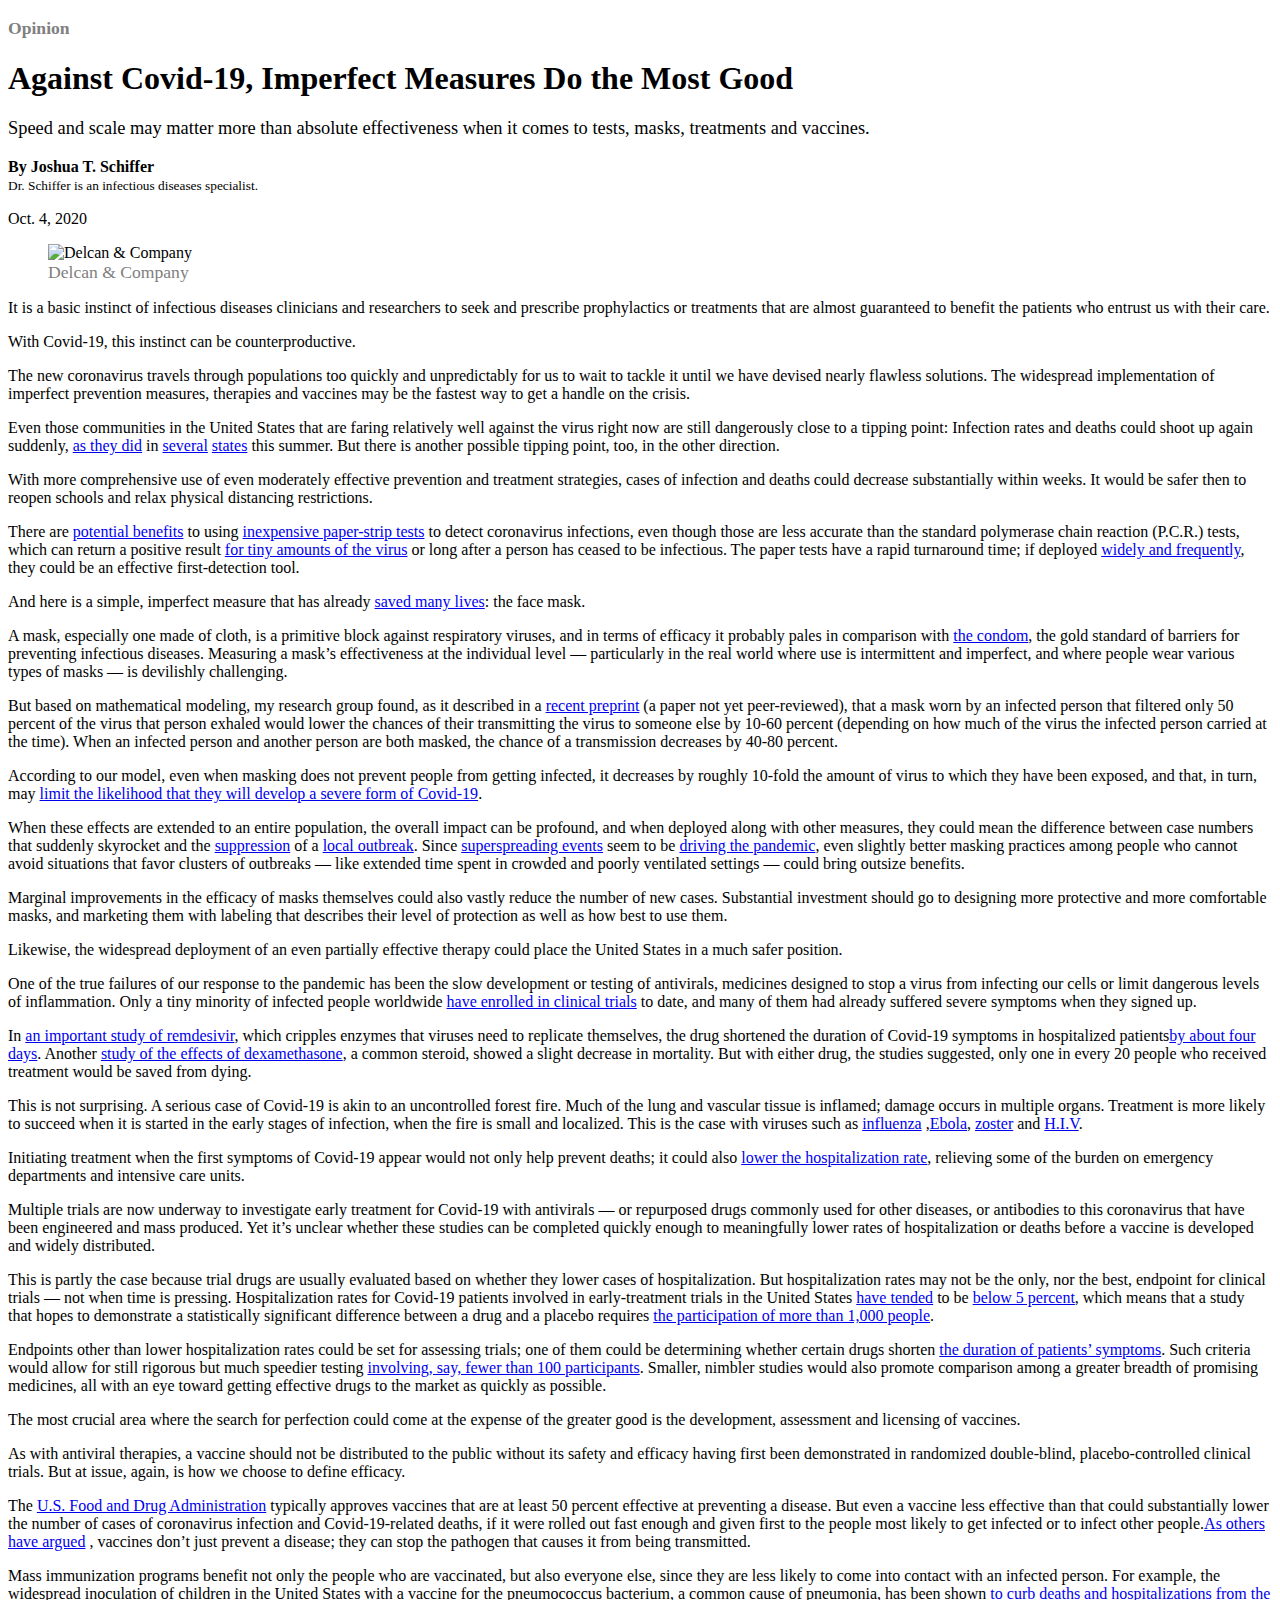
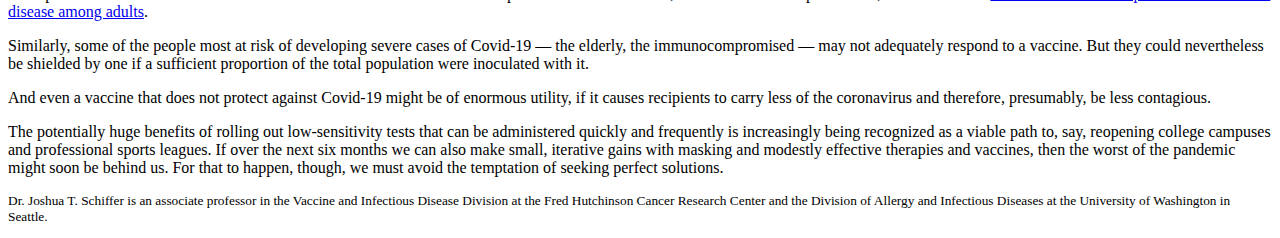
==== week1-article/index.html @ 5e135ff1 "added new article, css design" ====
<!DOCTYPE html>
<html lang="en">
<head>
    <meta charset="UTF-8">
    <meta name="viewport" content="width=device-width, initial-scale=1.0">
    <title>Opinion | Against the Coronavirus, Imperfect Measures Do the Most Good - The New York Times</title>
</head>

<body>
    <article>
        <header>
            <p style="color: gray; font-size: 110%;"><b>Opinion</b></p>
            <h1>Against Covid-19, Imperfect Measures Do the Most Good</h1>
            <p style="font-size: 115%;">Speed and scale may matter more than absolute effectiveness when it comes to tests, masks, treatments and vaccines.</p>
            <p style="margin-bottom: 0;"><b>By Joshua T. Schiffer</b></p>
            <small>Dr. Schiffer is an infectious diseases specialist.</small>
            <p>Oct. 4, 2020<time datetime="2020-10-04"></time></p>
        </header>

        <main>
            <figure>
                <img src="https://static01.nyt.com/images/2020/10/02/opinion/02schiffer/02schiffer-superJumbo.jpg?quality=90&auto=webp"
                 alt="Delcan & Company" width="40%" height="auto">
                 <figcaption style="color: gray; font-size: 110%;">Delcan & Company</figcaption>
            </figure>

            <p>It is a basic instinct of infectious diseases clinicians and researchers to seek and prescribe prophylactics or treatments 
            that are almost guaranteed to benefit the patients who entrust us with their care.</p>
            <p>With Covid-19, this instinct can be counterproductive.</p>
            <p>The new coronavirus travels through populations too quickly and unpredictably for us to wait to tackle it until we have
            devised nearly flawless solutions. The widespread implementation of imperfect prevention measures, therapies and vaccines
            may be the fastest way to get a handle on the crisis.</p>
            <p>Even those communities in the United States that are faring relatively well against the virus right now are still dangerously 
            close to a tipping point: Infection rates and deaths could shoot up again suddenly, <a href="https://covid19-projections.com/us-az" target="_blank">as they did</a> 
            in <a href="https://covid19-projections.com/us-tx" target="_blank">several</a> <a href="https://covid19-projections.com/us-fl" target="_blank">states</a> 
            this summer. But there is another possible tipping point, too, in the other direction.</p>
            <p>With more comprehensive use of even moderately effective prevention and treatment strategies, cases of infection and deaths could decrease substantially 
            within weeks. It would be safer then to reopen schools and relax physical distancing restrictions.</p>
            <p>There are <a href="https://www.nytimes.com/2020/08/20/magazine/what-if-we-worried-less-about-the-accuracy-of-coronavirus-tests.html" target="_blank">potential benefits</a> 
            to using <a href="https://www.youtube.com/watch?v=wY-_dMpD03M&t=39s" target="_blank">inexpensive paper-strip tests</a> to detect coronavirus infections, 
            even though those are less accurate than the standard polymerase chain reaction (P.C.R.) tests, which can return a positive result 
            <a href="https://www.nytimes.com/2020/08/29/health/coronavirus-testing.html" target="_blank">for tiny amounts of the virus</a> or long after a person has ceased to be infectious. 
            The paper tests have a rapid turnaround time; if deployed <a href="https://www.medrxiv.org/content/10.1101/2020.06.22.20136309v3" target="_blank">widely and frequently</a>, 
            they could be an effective first-detection tool.</p>
            <p>And here is a simple, imperfect measure that has already <a href="https://www.ifs.org.uk/publications/14863" target="_blank">saved many lives</a>: the face mask.</p>
            <p>A mask, especially one made of cloth, is a primitive block against respiratory viruses, and in terms of efficacy it probably pales in comparison with 
            <a href="https://europepmc.org/article/med/26578538" target="_blank">the condom</a>, the gold standard of barriers for preventing infectious diseases. 
            Measuring a mask’s effectiveness at the individual level — particularly in the real world where use is intermittent and imperfect, and where people wear 
            various types of masks — is devilishly challenging.</p>
            <p>But based on mathematical modeling, my research group found, as it described in a <a href="https://www.medrxiv.org/content/10.1101/2020.09.13.20193508v2" target="_blank">recent preprint</a> 
            (a paper not yet peer-reviewed), that a mask worn by an infected person that filtered only 50 percent of the virus that person exhaled would lower the chances of their 
            transmitting the virus to someone else by 10-60 percent (depending on how much of the virus the infected person carried at the time). When an infected person and another 
            person are both masked, the chance of a transmission decreases by 40-80 percent.</p>
            <p>According to our model, even when masking does not prevent people from getting infected, it decreases by roughly 10-fold the amount of virus to which they have been exposed, and that, in turn, 
            may <a href="https://pubmed.ncbi.nlm.nih.gov/32737790/" target="_blank">limit the likelihood that they will develop a severe form of Covid-19</a>.</p>
            <p>When these effects are extended to an entire population, the overall impact can be profound, and when deployed along with other measures, they could mean the difference between case numbers 
            that suddenly skyrocket and the <a href="https://royalsocietypublishing.org/doi/10.1098/rspa.2020.0376" target="_blank">suppression</a> of a 
            <a href="https://www.ncbi.nlm.nih.gov/pmc/articles/PMC7334658/" target="_blank">local outbreak</a>. Since <a href="https://www.nytimes.com/2020/08/26/health/covid-19-superspreaders-boston.html" 
            target="_blank">superspreading events</a> seem to be <a href="https://www.nature.com/articles/s41591-020-1092-0" target="_blank">driving the pandemic</a>, 
            even slightly better masking practices among people who cannot avoid situations that favor clusters of outbreaks — like extended time spent in crowded and poorly 
            ventilated settings — could bring outsize benefits.</p>
            <p>Marginal improvements in the efficacy of masks themselves could also vastly reduce the number of new cases. Substantial investment should go to designing more protective and more 
            comfortable masks, and marketing them with labeling that describes their level of protection as well as how best to use them.</p>
            <p>Likewise, the widespread deployment of an even partially effective therapy could place the United States in a much safer position.</p>
            <p>One of the true failures of our response to the pandemic has been the slow development or testing of antivirals, medicines designed to stop a virus from infecting our cells or limit 
            dangerous levels of inflammation. Only a tiny minority of infected people worldwide <a href="https://www.nytimes.com/2020/08/18/health/Covid-treatments-remdesivir.html" target="_blank">
            have enrolled in clinical trials</a> to date, and many of them had already suffered severe symptoms when they signed up.</p>
            <p>In <a href="https://www.nejm.org/doi/full/10.1056/NEJMoa2007764" target="_blank">an important study of remdesivir</a>, which cripples enzymes that viruses need to replicate themselves, 
            the drug shortened the duration of Covid-19 symptoms in hospitalized patients<a href="https://www.nejm.org/doi/full/10.1056/NEJMoa2007764" target="_blank">by about four days</a>. 
            Another <a href="https://www.nejm.org/doi/full/10.1056/NEJMoa2021436https://www.nejm.org/doi/full/10.1056/NEJMoa2021436" target="_blank">study of the effects of dexamethasone</a>, 
            a common steroid, showed a slight decrease in mortality. But with either drug, the studies suggested, only one in every 20 people who received treatment would be saved from dying.</p>
            <p>This is not surprising. A serious case of Covid-19 is akin to an uncontrolled forest fire. Much of the lung and vascular tissue is inflamed; damage occurs in multiple organs. 
            Treatment is more likely to succeed when it is started in the early stages of infection, when the fire is small and localized. This is the case with viruses such as 
            <a href="https://pubmed.ncbi.nlm.nih.gov/30753349/" target="_blank">influenza</a> ,<a href="https://www.nejm.org/doi/full/10.1056/NEJMoa1910993" target="_blank">Ebola</a>, 
            <a href="https://pubmed.ncbi.nlm.nih.gov/3044098/" target="_blank">zoster</a> and <a href="https://pubmed.ncbi.nlm.nih.gov/3044098/" target="_blank">H.I.V</a>.</p>
            <p>Initiating treatment when the first symptoms of Covid-19 appear would not only help prevent deaths; it could also <a href="https://academic.oup.com/ofid/article/7/7/ofaa232/5856762" 
            target="_blank">lower the hospitalization rate</a>, relieving some of the burden on emergency departments and intensive care units.</p>
            <p>Multiple trials are now underway to investigate early treatment for Covid-19 with antivirals — or repurposed drugs commonly used for other diseases, or antibodies to this 
            coronavirus that have been engineered and mass produced. Yet it’s unclear whether these studies can be completed quickly enough to meaningfully lower rates of hospitalization or deaths before 
            a vaccine is developed and widely distributed.</p>
            <p>This is partly the case because trial drugs are usually evaluated based on whether they lower cases of hospitalization. But hospitalization rates may not be the only, nor the best, 
            endpoint for clinical trials — not when time is pressing. Hospitalization rates for Covid-19 patients involved in early-treatment trials in the United States 
            <a href="https://www.nejm.org/doi/full/10.1056/NEJMoa2016638" target="_blank">have tended</a> to be <a href="https://pubmed.ncbi.nlm.nih.gov/32673060/" target="_blank">below 5 percent</a>, 
            which means that a study that hopes to demonstrate a statistically significant difference between a drug and a placebo requires 
            <a href="https://clinicaltrials.gov/ct2/show/NCT04501952?term=remdesivir&draw=3&rank=15" target="_blank">the participation of more than 1,000 people</a>.</p>
            <p>Endpoints other than lower hospitalization rates could be set for assessing trials; one of them could be determining whether certain drugs shorten 
            <a href="https://jamanetwork.com/journals/jama/fullarticle/2771111" target="_blank">the duration of patients’ symptoms</a>. Such criteria would allow for still rigorous but much speedier 
            testing <a href="https://clinicaltrials.gov/ct2/show/NCT04405739?cond=eidd&draw=2" target="_blank">involving, say, fewer than 100 participants</a>. Smaller, nimbler studies would also promote 
            comparison among a greater breadth of promising medicines, all with an eye toward getting effective drugs to the market as quickly as possible.</p>
            <p>The most crucial area where the search for perfection could come at the expense of the greater good is the development, assessment and licensing of vaccines.</p>
            <p>As with antiviral therapies, a vaccine should not be distributed to the public without its safety and efficacy having first been demonstrated in randomized double-blind, placebo-controlled 
            clinical trials. But at issue, again, is how we choose to define efficacy.</p>
            <p>The <a href="https://www.fda.gov/media/139638/download" target="_blank">U.S. Food and Drug Administration</a> typically approves vaccines that are at least 50 percent effective 
            at preventing a disease. But even a vaccine less effective than that could substantially lower the number of cases of coronavirus infection and Covid-19-related deaths, if it were rolled out 
            fast enough and given first to the people most likely to get infected or to infect other people.<a href="https://www.nytimes.com/2020/08/24/opinion/coronavirus-vaccine-prevention.html" 
            target="_blank">As others have argued</a> , vaccines don’t just prevent a disease; they can stop the pathogen that causes it from being transmitted.</p>
            <p>Mass immunization programs benefit not only the people who are vaccinated, but also everyone else, since they are less likely to come into contact with an infected person. For example, 
            the widespread inoculation of children in the United States with a vaccine for the pneumococcus bacterium, a common cause of pneumonia, has been shown 
            <a href="https://www.nejm.org/doi/full/10.1056/nejmoa1209165" target="_blank">to curb deaths and hospitalizations from the disease among adults</a>.</p>
            <p>Similarly, some of the people most at risk of developing severe cases of Covid-19 — the elderly, the immunocompromised — may not adequately respond to a vaccine. But they could nevertheless 
            be shielded by one if a sufficient proportion of the total population were inoculated with it.</p>
            <p>And even a vaccine that does not protect against Covid-19 might be of enormous utility, if it causes recipients to carry less of the coronavirus and therefore, presumably, be less contagious.</p>
            <p>The potentially huge benefits of rolling out low-sensitivity tests that can be administered quickly and frequently is increasingly being recognized as a viable path to, say, reopening college 
            campuses and professional sports leagues. If over the next six months we can also make small, iterative gains with masking and modestly effective therapies and vaccines, then the worst of the 
            pandemic might soon be behind us. For that to happen, though, we must avoid the temptation of seeking perfect solutions.</p>

            <footer>
                <small>
                    <p>Dr. Joshua T. Schiffer is an associate professor in the Vaccine and Infectious Disease Division at the Fred Hutchinson Cancer Research Center and the Division of Allergy and Infectious 
                    Diseases at the University of Washington in Seattle.</p>
                </small>
            </footer>
        </main>
    </article>    
</body>
</html>
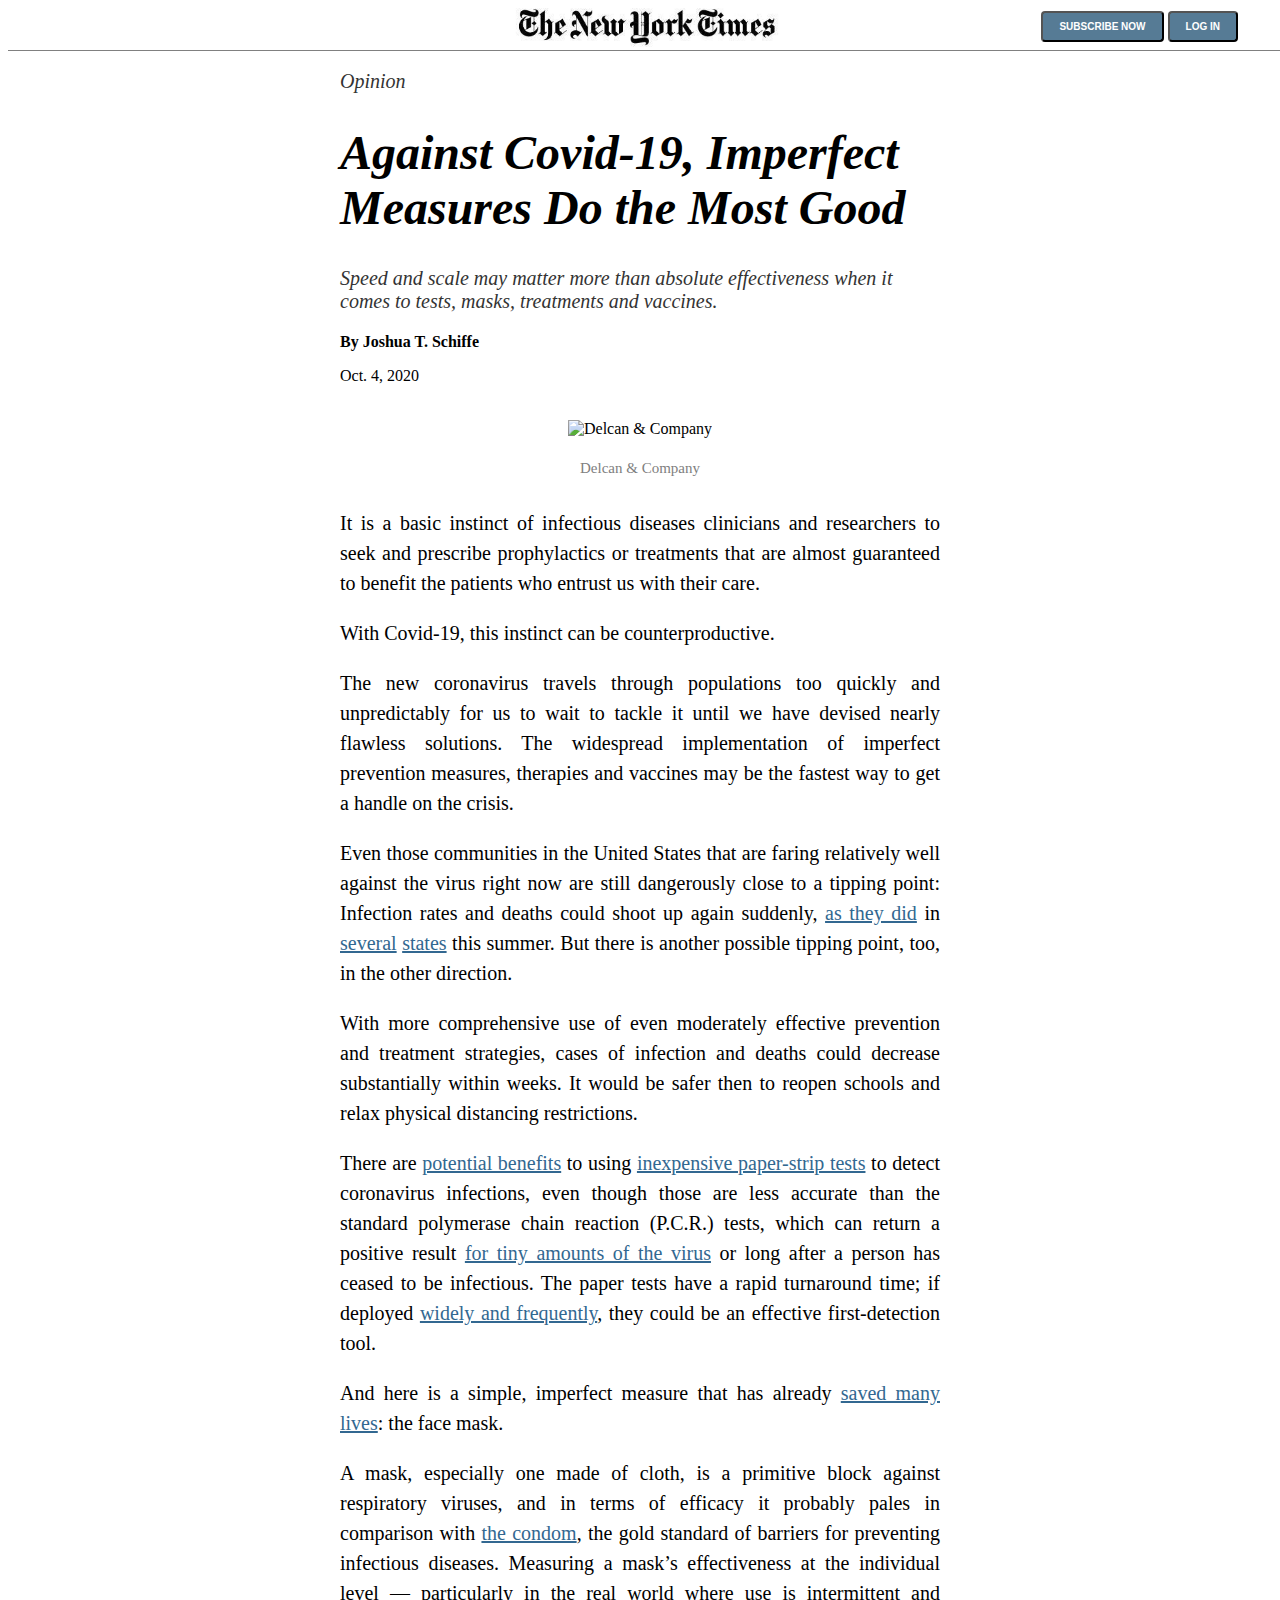
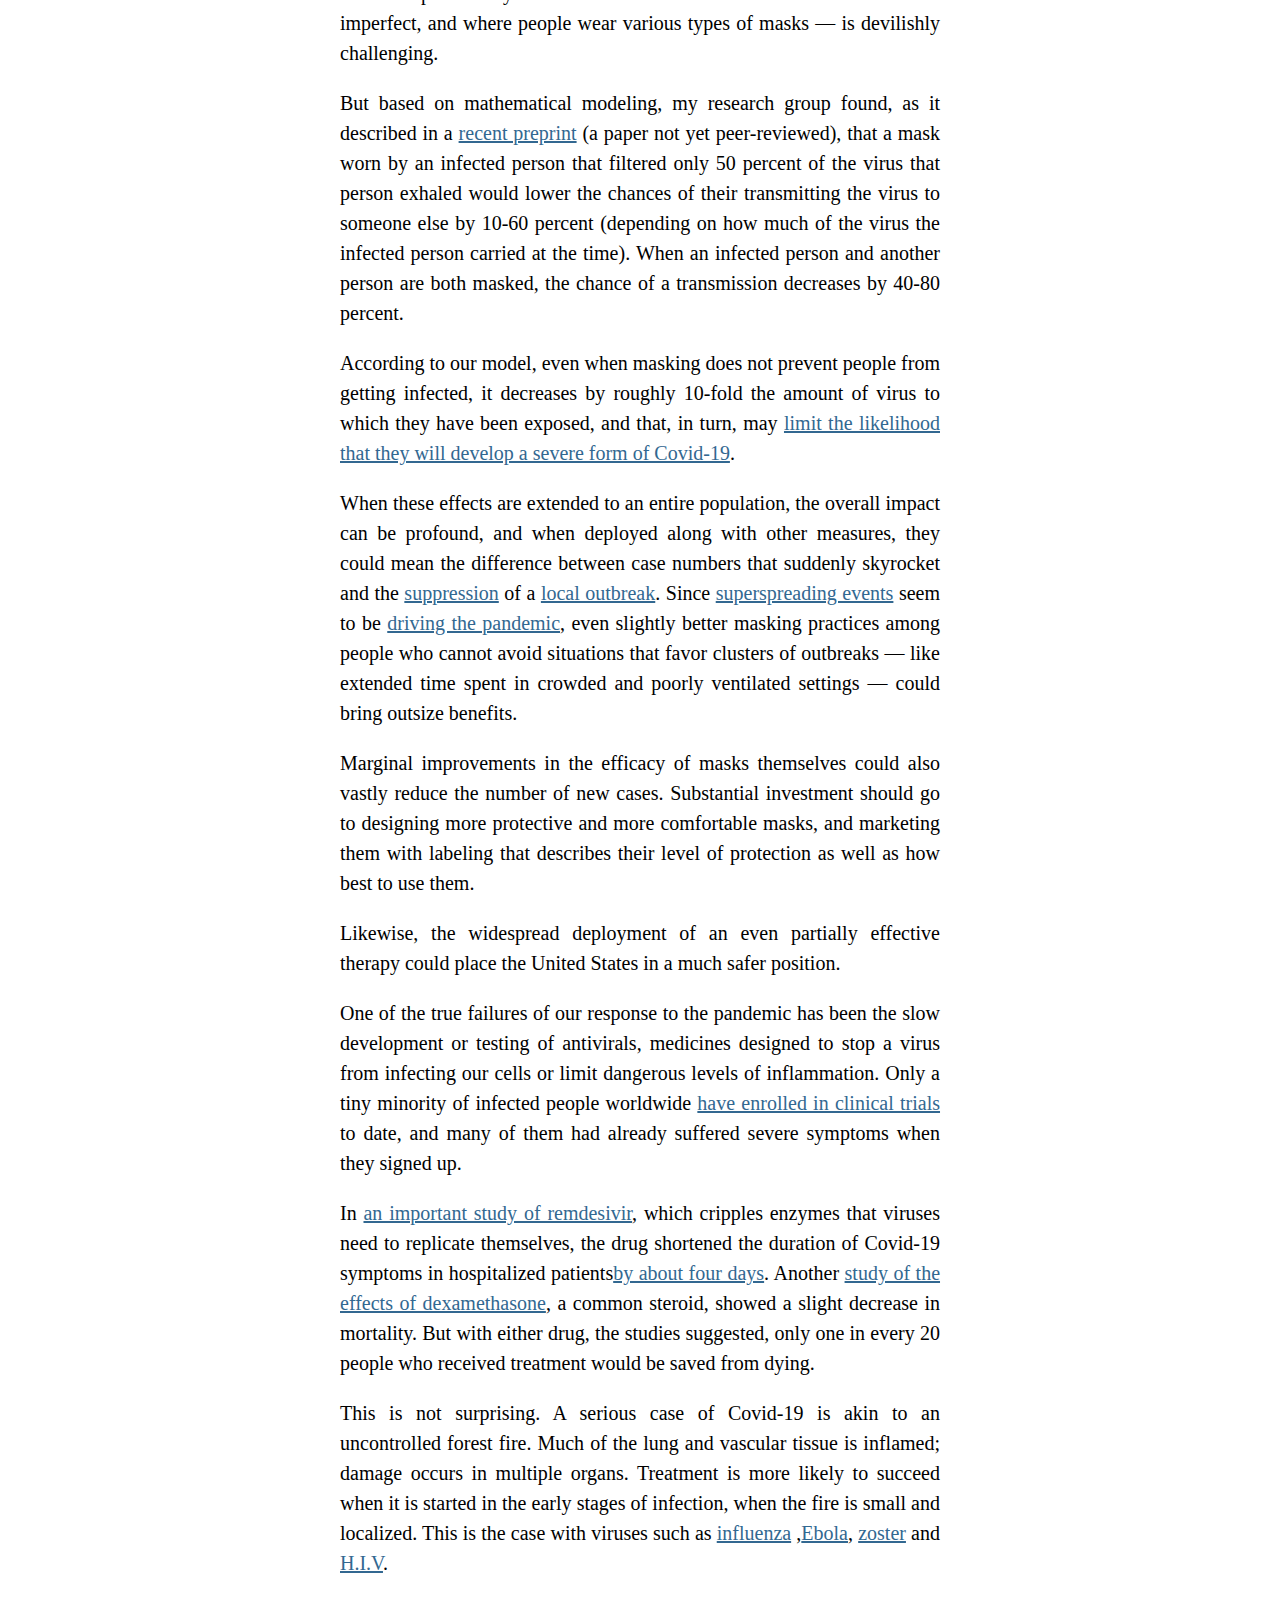
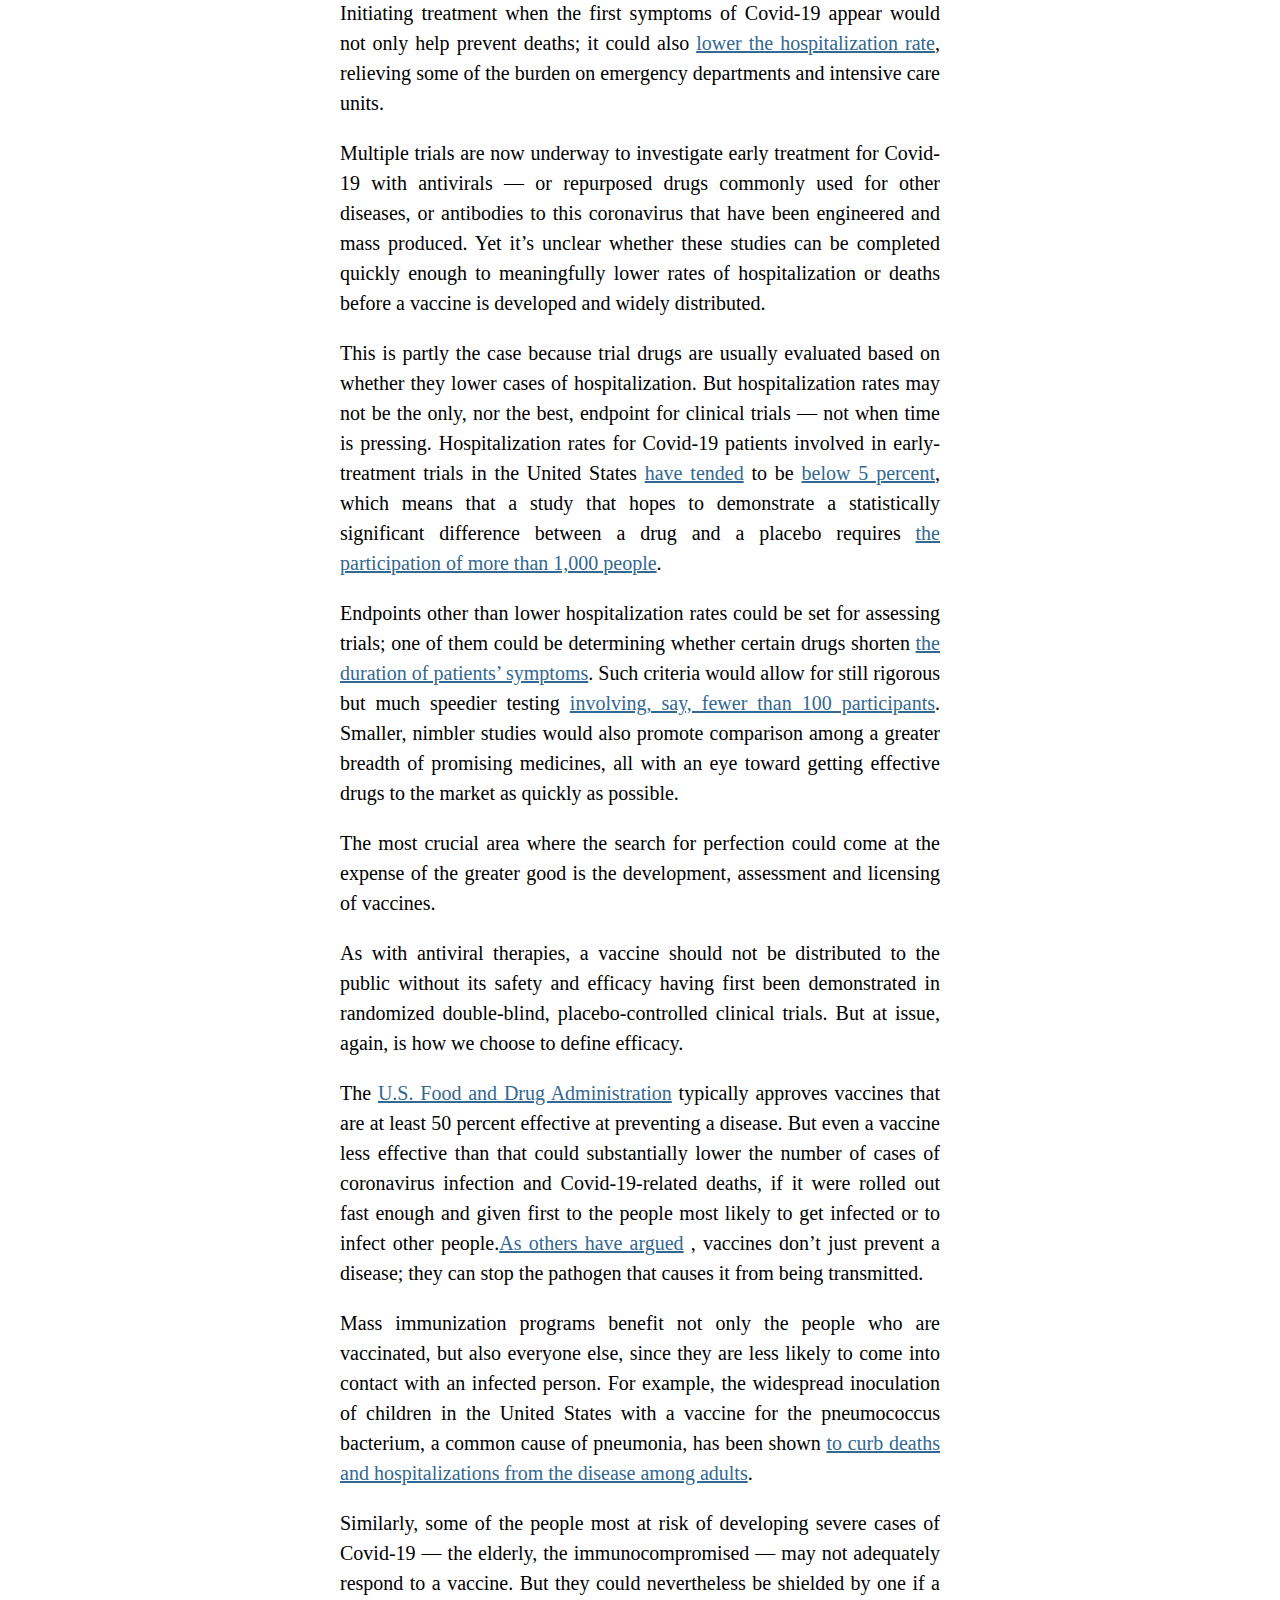
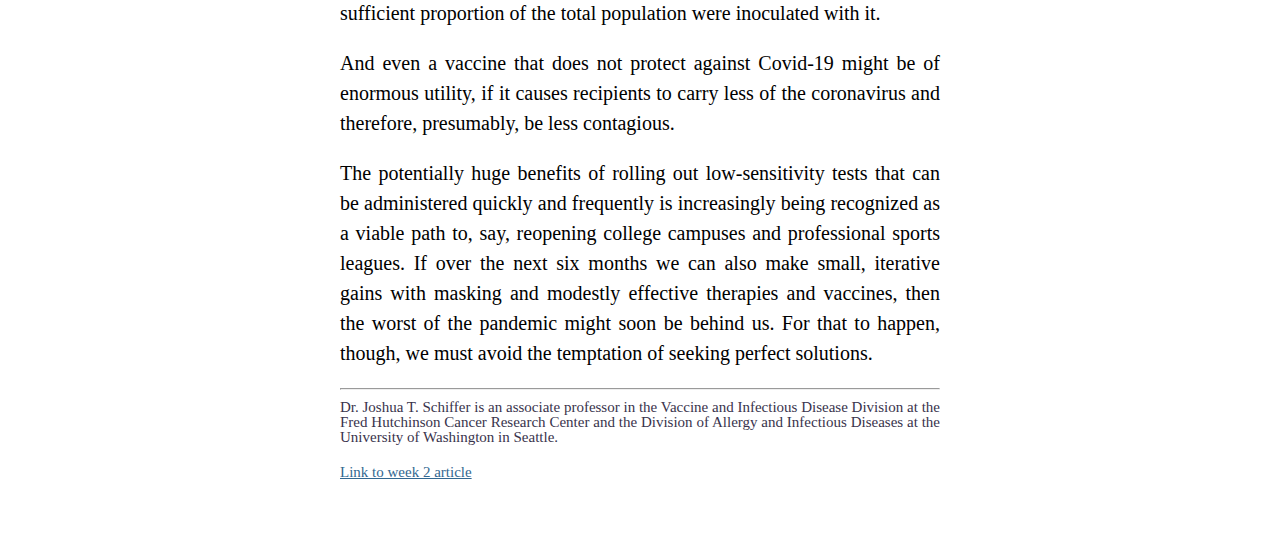
==== commit bce41a25: "added CSS to article 1, minor changes in article 2" ====
--- a/week1-article/index.html
+++ b/week1-article/index.html
@@ -1,116 +1,144 @@
 <!DOCTYPE html>
 <html lang="en">
-<head>
+  <head>
     <meta charset="UTF-8">
     <meta name="viewport" content="width=device-width, initial-scale=1.0">
+    <link rel="stylesheet" href="../week2-article/css/style.css">
+    <link rel="stylesheet" href="../week2-article/css-reset.css">
     <title>Opinion | Against the Coronavirus, Imperfect Measures Do the Most Good - The New York Times</title>
-</head>
+  </head>
 
-<body>
+  <body>
     <article>
+      <div class="container">
         <header>
-            <p style="color: gray; font-size: 110%;"><b>Opinion</b></p>
+          <div class="navbar">
+            <div class="navbar-left">
+              <h3></h3>
+            </div>
+            <div class="navbar-center">
+              <img src="../week2-article/images/logo.png" alt="New York Times"  style="height:50px">
+            </div>
+            <div class="navbar-right">
+              <button type="button">SUBSCRIBE NOW</button>
+              <button type="button">LOG IN</button>
+            </div>
+          </div>
+
+          <div class="article-title">
+            <p>Opinion</p>
             <h1>Against Covid-19, Imperfect Measures Do the Most Good</h1>
-            <p style="font-size: 115%;">Speed and scale may matter more than absolute effectiveness when it comes to tests, masks, treatments and vaccines.</p>
-            <p style="margin-bottom: 0;"><b>By Joshua T. Schiffer</b></p>
-            <small>Dr. Schiffer is an infectious diseases specialist.</small>
-            <p>Oct. 4, 2020<time datetime="2020-10-04"></time></p>
+            <p>Speed and scale may matter more than absolute effectiveness when it comes to tests, masks, treatments and vaccines.</p>
+          </div>
+          <section class="authors-and-date">
+            <p>
+              By Joshua T. Schiffe
+            </p>
+            <span class="date">
+              Oct. 4, 2020
+            </span>
+          </section>
         </header>
 
         <main>
-            <figure>
-                <img src="https://static01.nyt.com/images/2020/10/02/opinion/02schiffer/02schiffer-superJumbo.jpg?quality=90&auto=webp"
-                 alt="Delcan & Company" width="40%" height="auto">
-                 <figcaption style="color: gray; font-size: 110%;">Delcan & Company</figcaption>
-            </figure>
+          <section class="details-img">
+            <img src="https://static01.nyt.com/images/2020/10/02/opinion/02schiffer/02schiffer-superJumbo.jpg?quality=90&auto=webp"
+             alt="Delcan & Company" style="width:600px">
+            <p class="figcap">Delcan & Company</p>
+          </section>
 
-            <p>It is a basic instinct of infectious diseases clinicians and researchers to seek and prescribe prophylactics or treatments 
-            that are almost guaranteed to benefit the patients who entrust us with their care.</p>
-            <p>With Covid-19, this instinct can be counterproductive.</p>
-            <p>The new coronavirus travels through populations too quickly and unpredictably for us to wait to tackle it until we have
-            devised nearly flawless solutions. The widespread implementation of imperfect prevention measures, therapies and vaccines
-            may be the fastest way to get a handle on the crisis.</p>
-            <p>Even those communities in the United States that are faring relatively well against the virus right now are still dangerously 
-            close to a tipping point: Infection rates and deaths could shoot up again suddenly, <a href="https://covid19-projections.com/us-az" target="_blank">as they did</a> 
-            in <a href="https://covid19-projections.com/us-tx" target="_blank">several</a> <a href="https://covid19-projections.com/us-fl" target="_blank">states</a> 
-            this summer. But there is another possible tipping point, too, in the other direction.</p>
-            <p>With more comprehensive use of even moderately effective prevention and treatment strategies, cases of infection and deaths could decrease substantially 
-            within weeks. It would be safer then to reopen schools and relax physical distancing restrictions.</p>
-            <p>There are <a href="https://www.nytimes.com/2020/08/20/magazine/what-if-we-worried-less-about-the-accuracy-of-coronavirus-tests.html" target="_blank">potential benefits</a> 
-            to using <a href="https://www.youtube.com/watch?v=wY-_dMpD03M&t=39s" target="_blank">inexpensive paper-strip tests</a> to detect coronavirus infections, 
-            even though those are less accurate than the standard polymerase chain reaction (P.C.R.) tests, which can return a positive result 
-            <a href="https://www.nytimes.com/2020/08/29/health/coronavirus-testing.html" target="_blank">for tiny amounts of the virus</a> or long after a person has ceased to be infectious. 
-            The paper tests have a rapid turnaround time; if deployed <a href="https://www.medrxiv.org/content/10.1101/2020.06.22.20136309v3" target="_blank">widely and frequently</a>, 
-            they could be an effective first-detection tool.</p>
-            <p>And here is a simple, imperfect measure that has already <a href="https://www.ifs.org.uk/publications/14863" target="_blank">saved many lives</a>: the face mask.</p>
-            <p>A mask, especially one made of cloth, is a primitive block against respiratory viruses, and in terms of efficacy it probably pales in comparison with 
-            <a href="https://europepmc.org/article/med/26578538" target="_blank">the condom</a>, the gold standard of barriers for preventing infectious diseases. 
-            Measuring a mask’s effectiveness at the individual level — particularly in the real world where use is intermittent and imperfect, and where people wear 
-            various types of masks — is devilishly challenging.</p>
-            <p>But based on mathematical modeling, my research group found, as it described in a <a href="https://www.medrxiv.org/content/10.1101/2020.09.13.20193508v2" target="_blank">recent preprint</a> 
-            (a paper not yet peer-reviewed), that a mask worn by an infected person that filtered only 50 percent of the virus that person exhaled would lower the chances of their 
-            transmitting the virus to someone else by 10-60 percent (depending on how much of the virus the infected person carried at the time). When an infected person and another 
-            person are both masked, the chance of a transmission decreases by 40-80 percent.</p>
-            <p>According to our model, even when masking does not prevent people from getting infected, it decreases by roughly 10-fold the amount of virus to which they have been exposed, and that, in turn, 
-            may <a href="https://pubmed.ncbi.nlm.nih.gov/32737790/" target="_blank">limit the likelihood that they will develop a severe form of Covid-19</a>.</p>
-            <p>When these effects are extended to an entire population, the overall impact can be profound, and when deployed along with other measures, they could mean the difference between case numbers 
-            that suddenly skyrocket and the <a href="https://royalsocietypublishing.org/doi/10.1098/rspa.2020.0376" target="_blank">suppression</a> of a 
-            <a href="https://www.ncbi.nlm.nih.gov/pmc/articles/PMC7334658/" target="_blank">local outbreak</a>. Since <a href="https://www.nytimes.com/2020/08/26/health/covid-19-superspreaders-boston.html" 
-            target="_blank">superspreading events</a> seem to be <a href="https://www.nature.com/articles/s41591-020-1092-0" target="_blank">driving the pandemic</a>, 
-            even slightly better masking practices among people who cannot avoid situations that favor clusters of outbreaks — like extended time spent in crowded and poorly 
-            ventilated settings — could bring outsize benefits.</p>
-            <p>Marginal improvements in the efficacy of masks themselves could also vastly reduce the number of new cases. Substantial investment should go to designing more protective and more 
-            comfortable masks, and marketing them with labeling that describes their level of protection as well as how best to use them.</p>
-            <p>Likewise, the widespread deployment of an even partially effective therapy could place the United States in a much safer position.</p>
-            <p>One of the true failures of our response to the pandemic has been the slow development or testing of antivirals, medicines designed to stop a virus from infecting our cells or limit 
-            dangerous levels of inflammation. Only a tiny minority of infected people worldwide <a href="https://www.nytimes.com/2020/08/18/health/Covid-treatments-remdesivir.html" target="_blank">
-            have enrolled in clinical trials</a> to date, and many of them had already suffered severe symptoms when they signed up.</p>
-            <p>In <a href="https://www.nejm.org/doi/full/10.1056/NEJMoa2007764" target="_blank">an important study of remdesivir</a>, which cripples enzymes that viruses need to replicate themselves, 
-            the drug shortened the duration of Covid-19 symptoms in hospitalized patients<a href="https://www.nejm.org/doi/full/10.1056/NEJMoa2007764" target="_blank">by about four days</a>. 
-            Another <a href="https://www.nejm.org/doi/full/10.1056/NEJMoa2021436https://www.nejm.org/doi/full/10.1056/NEJMoa2021436" target="_blank">study of the effects of dexamethasone</a>, 
-            a common steroid, showed a slight decrease in mortality. But with either drug, the studies suggested, only one in every 20 people who received treatment would be saved from dying.</p>
-            <p>This is not surprising. A serious case of Covid-19 is akin to an uncontrolled forest fire. Much of the lung and vascular tissue is inflamed; damage occurs in multiple organs. 
-            Treatment is more likely to succeed when it is started in the early stages of infection, when the fire is small and localized. This is the case with viruses such as 
-            <a href="https://pubmed.ncbi.nlm.nih.gov/30753349/" target="_blank">influenza</a> ,<a href="https://www.nejm.org/doi/full/10.1056/NEJMoa1910993" target="_blank">Ebola</a>, 
-            <a href="https://pubmed.ncbi.nlm.nih.gov/3044098/" target="_blank">zoster</a> and <a href="https://pubmed.ncbi.nlm.nih.gov/3044098/" target="_blank">H.I.V</a>.</p>
-            <p>Initiating treatment when the first symptoms of Covid-19 appear would not only help prevent deaths; it could also <a href="https://academic.oup.com/ofid/article/7/7/ofaa232/5856762" 
-            target="_blank">lower the hospitalization rate</a>, relieving some of the burden on emergency departments and intensive care units.</p>
-            <p>Multiple trials are now underway to investigate early treatment for Covid-19 with antivirals — or repurposed drugs commonly used for other diseases, or antibodies to this 
-            coronavirus that have been engineered and mass produced. Yet it’s unclear whether these studies can be completed quickly enough to meaningfully lower rates of hospitalization or deaths before 
-            a vaccine is developed and widely distributed.</p>
-            <p>This is partly the case because trial drugs are usually evaluated based on whether they lower cases of hospitalization. But hospitalization rates may not be the only, nor the best, 
-            endpoint for clinical trials — not when time is pressing. Hospitalization rates for Covid-19 patients involved in early-treatment trials in the United States 
-            <a href="https://www.nejm.org/doi/full/10.1056/NEJMoa2016638" target="_blank">have tended</a> to be <a href="https://pubmed.ncbi.nlm.nih.gov/32673060/" target="_blank">below 5 percent</a>, 
-            which means that a study that hopes to demonstrate a statistically significant difference between a drug and a placebo requires 
-            <a href="https://clinicaltrials.gov/ct2/show/NCT04501952?term=remdesivir&draw=3&rank=15" target="_blank">the participation of more than 1,000 people</a>.</p>
-            <p>Endpoints other than lower hospitalization rates could be set for assessing trials; one of them could be determining whether certain drugs shorten 
-            <a href="https://jamanetwork.com/journals/jama/fullarticle/2771111" target="_blank">the duration of patients’ symptoms</a>. Such criteria would allow for still rigorous but much speedier 
-            testing <a href="https://clinicaltrials.gov/ct2/show/NCT04405739?cond=eidd&draw=2" target="_blank">involving, say, fewer than 100 participants</a>. Smaller, nimbler studies would also promote 
-            comparison among a greater breadth of promising medicines, all with an eye toward getting effective drugs to the market as quickly as possible.</p>
-            <p>The most crucial area where the search for perfection could come at the expense of the greater good is the development, assessment and licensing of vaccines.</p>
-            <p>As with antiviral therapies, a vaccine should not be distributed to the public without its safety and efficacy having first been demonstrated in randomized double-blind, placebo-controlled 
-            clinical trials. But at issue, again, is how we choose to define efficacy.</p>
-            <p>The <a href="https://www.fda.gov/media/139638/download" target="_blank">U.S. Food and Drug Administration</a> typically approves vaccines that are at least 50 percent effective 
-            at preventing a disease. But even a vaccine less effective than that could substantially lower the number of cases of coronavirus infection and Covid-19-related deaths, if it were rolled out 
-            fast enough and given first to the people most likely to get infected or to infect other people.<a href="https://www.nytimes.com/2020/08/24/opinion/coronavirus-vaccine-prevention.html" 
-            target="_blank">As others have argued</a> , vaccines don’t just prevent a disease; they can stop the pathogen that causes it from being transmitted.</p>
-            <p>Mass immunization programs benefit not only the people who are vaccinated, but also everyone else, since they are less likely to come into contact with an infected person. For example, 
-            the widespread inoculation of children in the United States with a vaccine for the pneumococcus bacterium, a common cause of pneumonia, has been shown 
-            <a href="https://www.nejm.org/doi/full/10.1056/nejmoa1209165" target="_blank">to curb deaths and hospitalizations from the disease among adults</a>.</p>
-            <p>Similarly, some of the people most at risk of developing severe cases of Covid-19 — the elderly, the immunocompromised — may not adequately respond to a vaccine. But they could nevertheless 
-            be shielded by one if a sufficient proportion of the total population were inoculated with it.</p>
-            <p>And even a vaccine that does not protect against Covid-19 might be of enormous utility, if it causes recipients to carry less of the coronavirus and therefore, presumably, be less contagious.</p>
-            <p>The potentially huge benefits of rolling out low-sensitivity tests that can be administered quickly and frequently is increasingly being recognized as a viable path to, say, reopening college 
-            campuses and professional sports leagues. If over the next six months we can also make small, iterative gains with masking and modestly effective therapies and vaccines, then the worst of the 
-            pandemic might soon be behind us. For that to happen, though, we must avoid the temptation of seeking perfect solutions.</p>
+          <p>It is a basic instinct of infectious diseases clinicians and researchers to seek and prescribe prophylactics or treatments
+          that are almost guaranteed to benefit the patients who entrust us with their care.</p>
+          <p>With Covid-19, this instinct can be counterproductive.</p>
+          <p>The new coronavirus travels through populations too quickly and unpredictably for us to wait to tackle it until we have
+          devised nearly flawless solutions. The widespread implementation of imperfect prevention measures, therapies and vaccines
+          may be the fastest way to get a handle on the crisis.</p>
+          <p>Even those communities in the United States that are faring relatively well against the virus right now are still dangerously
+          close to a tipping point: Infection rates and deaths could shoot up again suddenly, <a href="https://covid19-projections.com/us-az" target="_blank">as they did</a>
+          in <a href="https://covid19-projections.com/us-tx" target="_blank">several</a> <a href="https://covid19-projections.com/us-fl" target="_blank">states</a>
+          this summer. But there is another possible tipping point, too, in the other direction.</p>
+          <p>With more comprehensive use of even moderately effective prevention and treatment strategies, cases of infection and deaths could decrease substantially
+          within weeks. It would be safer then to reopen schools and relax physical distancing restrictions.</p>
+          <p>There are <a href="https://www.nytimes.com/2020/08/20/magazine/what-if-we-worried-less-about-the-accuracy-of-coronavirus-tests.html" target="_blank">potential benefits</a>
+          to using <a href="https://www.youtube.com/watch?v=wY-_dMpD03M&t=39s" target="_blank">inexpensive paper-strip tests</a> to detect coronavirus infections,
+          even though those are less accurate than the standard polymerase chain reaction (P.C.R.) tests, which can return a positive result
+          <a href="https://www.nytimes.com/2020/08/29/health/coronavirus-testing.html" target="_blank">for tiny amounts of the virus</a> or long after a person has ceased to be infectious.
+          The paper tests have a rapid turnaround time; if deployed <a href="https://www.medrxiv.org/content/10.1101/2020.06.22.20136309v3" target="_blank">widely and frequently</a>,
+          they could be an effective first-detection tool.</p>
+          <p>And here is a simple, imperfect measure that has already <a href="https://www.ifs.org.uk/publications/14863" target="_blank">saved many lives</a>: the face mask.</p>
+          <p>A mask, especially one made of cloth, is a primitive block against respiratory viruses, and in terms of efficacy it probably pales in comparison with
+          <a href="https://europepmc.org/article/med/26578538" target="_blank">the condom</a>, the gold standard of barriers for preventing infectious diseases.
+          Measuring a mask’s effectiveness at the individual level — particularly in the real world where use is intermittent and imperfect, and where people wear
+          various types of masks — is devilishly challenging.</p>
+          <p>But based on mathematical modeling, my research group found, as it described in a <a href="https://www.medrxiv.org/content/10.1101/2020.09.13.20193508v2" target="_blank">recent preprint</a>
+          (a paper not yet peer-reviewed), that a mask worn by an infected person that filtered only 50 percent of the virus that person exhaled would lower the chances of their
+          transmitting the virus to someone else by 10-60 percent (depending on how much of the virus the infected person carried at the time). When an infected person and another
+          person are both masked, the chance of a transmission decreases by 40-80 percent.</p>
+          <p>According to our model, even when masking does not prevent people from getting infected, it decreases by roughly 10-fold the amount of virus to which they have been exposed, and that, in turn,
+          may <a href="https://pubmed.ncbi.nlm.nih.gov/32737790/" target="_blank">limit the likelihood that they will develop a severe form of Covid-19</a>.</p>
+          <p>When these effects are extended to an entire population, the overall impact can be profound, and when deployed along with other measures, they could mean the difference between case numbers
+          that suddenly skyrocket and the <a href="https://royalsocietypublishing.org/doi/10.1098/rspa.2020.0376" target="_blank">suppression</a> of a
+          <a href="https://www.ncbi.nlm.nih.gov/pmc/articles/PMC7334658/" target="_blank">local outbreak</a>. Since <a href="https://www.nytimes.com/2020/08/26/health/covid-19-superspreaders-boston.html"
+          target="_blank">superspreading events</a> seem to be <a href="https://www.nature.com/articles/s41591-020-1092-0" target="_blank">driving the pandemic</a>,
+          even slightly better masking practices among people who cannot avoid situations that favor clusters of outbreaks — like extended time spent in crowded and poorly
+          ventilated settings — could bring outsize benefits.</p>
+          <p>Marginal improvements in the efficacy of masks themselves could also vastly reduce the number of new cases. Substantial investment should go to designing more protective and more
+          comfortable masks, and marketing them with labeling that describes their level of protection as well as how best to use them.</p>
+          <p>Likewise, the widespread deployment of an even partially effective therapy could place the United States in a much safer position.</p>
+          <p>One of the true failures of our response to the pandemic has been the slow development or testing of antivirals, medicines designed to stop a virus from infecting our cells or limit
+          dangerous levels of inflammation. Only a tiny minority of infected people worldwide <a href="https://www.nytimes.com/2020/08/18/health/Covid-treatments-remdesivir.html" target="_blank">
+          have enrolled in clinical trials</a> to date, and many of them had already suffered severe symptoms when they signed up.</p>
+          <p>In <a href="https://www.nejm.org/doi/full/10.1056/NEJMoa2007764" target="_blank">an important study of remdesivir</a>, which cripples enzymes that viruses need to replicate themselves,
+          the drug shortened the duration of Covid-19 symptoms in hospitalized patients<a href="https://www.nejm.org/doi/full/10.1056/NEJMoa2007764" target="_blank">by about four days</a>.
+          Another <a href="https://www.nejm.org/doi/full/10.1056/NEJMoa2021436https://www.nejm.org/doi/full/10.1056/NEJMoa2021436" target="_blank">study of the effects of dexamethasone</a>,
+          a common steroid, showed a slight decrease in mortality. But with either drug, the studies suggested, only one in every 20 people who received treatment would be saved from dying.</p>
+          <p>This is not surprising. A serious case of Covid-19 is akin to an uncontrolled forest fire. Much of the lung and vascular tissue is inflamed; damage occurs in multiple organs.
+          Treatment is more likely to succeed when it is started in the early stages of infection, when the fire is small and localized. This is the case with viruses such as
+          <a href="https://pubmed.ncbi.nlm.nih.gov/30753349/" target="_blank">influenza</a> ,<a href="https://www.nejm.org/doi/full/10.1056/NEJMoa1910993" target="_blank">Ebola</a>,
+          <a href="https://pubmed.ncbi.nlm.nih.gov/3044098/" target="_blank">zoster</a> and <a href="https://pubmed.ncbi.nlm.nih.gov/3044098/" target="_blank">H.I.V</a>.</p>
+          <p>Initiating treatment when the first symptoms of Covid-19 appear would not only help prevent deaths; it could also <a href="https://academic.oup.com/ofid/article/7/7/ofaa232/5856762"
+          target="_blank">lower the hospitalization rate</a>, relieving some of the burden on emergency departments and intensive care units.</p>
+          <p>Multiple trials are now underway to investigate early treatment for Covid-19 with antivirals — or repurposed drugs commonly used for other diseases, or antibodies to this
+          coronavirus that have been engineered and mass produced. Yet it’s unclear whether these studies can be completed quickly enough to meaningfully lower rates of hospitalization or deaths before
+          a vaccine is developed and widely distributed.</p>
+          <p>This is partly the case because trial drugs are usually evaluated based on whether they lower cases of hospitalization. But hospitalization rates may not be the only, nor the best,
+          endpoint for clinical trials — not when time is pressing. Hospitalization rates for Covid-19 patients involved in early-treatment trials in the United States
+          <a href="https://www.nejm.org/doi/full/10.1056/NEJMoa2016638" target="_blank">have tended</a> to be <a href="https://pubmed.ncbi.nlm.nih.gov/32673060/" target="_blank">below 5 percent</a>,
+          which means that a study that hopes to demonstrate a statistically significant difference between a drug and a placebo requires
+          <a href="https://clinicaltrials.gov/ct2/show/NCT04501952?term=remdesivir&draw=3&rank=15" target="_blank">the participation of more than 1,000 people</a>.</p>
+          <p>Endpoints other than lower hospitalization rates could be set for assessing trials; one of them could be determining whether certain drugs shorten
+          <a href="https://jamanetwork.com/journals/jama/fullarticle/2771111" target="_blank">the duration of patients’ symptoms</a>. Such criteria would allow for still rigorous but much speedier
+          testing <a href="https://clinicaltrials.gov/ct2/show/NCT04405739?cond=eidd&draw=2" target="_blank">involving, say, fewer than 100 participants</a>. Smaller, nimbler studies would also promote
+          comparison among a greater breadth of promising medicines, all with an eye toward getting effective drugs to the market as quickly as possible.</p>
+          <p>The most crucial area where the search for perfection could come at the expense of the greater good is the development, assessment and licensing of vaccines.</p>
+          <p>As with antiviral therapies, a vaccine should not be distributed to the public without its safety and efficacy having first been demonstrated in randomized double-blind, placebo-controlled
+          clinical trials. But at issue, again, is how we choose to define efficacy.</p>
+          <p>The <a href="https://www.fda.gov/media/139638/download" target="_blank">U.S. Food and Drug Administration</a> typically approves vaccines that are at least 50 percent effective
+          at preventing a disease. But even a vaccine less effective than that could substantially lower the number of cases of coronavirus infection and Covid-19-related deaths, if it were rolled out
+          fast enough and given first to the people most likely to get infected or to infect other people.<a href="https://www.nytimes.com/2020/08/24/opinion/coronavirus-vaccine-prevention.html"
+          target="_blank">As others have argued</a> , vaccines don’t just prevent a disease; they can stop the pathogen that causes it from being transmitted.</p>
+          <p>Mass immunization programs benefit not only the people who are vaccinated, but also everyone else, since they are less likely to come into contact with an infected person. For example,
+          the widespread inoculation of children in the United States with a vaccine for the pneumococcus bacterium, a common cause of pneumonia, has been shown
+          <a href="https://www.nejm.org/doi/full/10.1056/nejmoa1209165" target="_blank">to curb deaths and hospitalizations from the disease among adults</a>.</p>
+          <p>Similarly, some of the people most at risk of developing severe cases of Covid-19 — the elderly, the immunocompromised — may not adequately respond to a vaccine. But they could nevertheless
+          be shielded by one if a sufficient proportion of the total population were inoculated with it.</p>
+          <p>And even a vaccine that does not protect against Covid-19 might be of enormous utility, if it causes recipients to carry less of the coronavirus and therefore, presumably, be less contagious.</p>
+          <p>The potentially huge benefits of rolling out low-sensitivity tests that can be administered quickly and frequently is increasingly being recognized as a viable path to, say, reopening college
+          campuses and professional sports leagues. If over the next six months we can also make small, iterative gains with masking and modestly effective therapies and vaccines, then the worst of the
+          pandemic might soon be behind us. For that to happen, though, we must avoid the temptation of seeking perfect solutions.</p>
+          <hr>
+        </main>
 
-            <footer>
-                <small>
-                    <p>Dr. Joshua T. Schiffer is an associate professor in the Vaccine and Infectious Disease Division at the Fred Hutchinson Cancer Research Center and the Division of Allergy and Infectious 
-                    Diseases at the University of Washington in Seattle.</p>
-                </small>
-            </footer>
-        </main>
-    </article>    
-</body>
-</html>+        <footer>
+          <small>
+            <p>Dr. Joshua T. Schiffer is an associate professor in the Vaccine and Infectious Disease Division at the Fred Hutchinson Cancer Research Center and the Division of Allergy and Infectious
+            Diseases at the University of Washington in Seattle.</p>
+          </small>
+          <p>
+            <a href="../week2-article/index.html">Link to week 2 article</a>
+          </p>
+        </footer>
+      </div>
+    </article>
+  </body>
+</html>
--- a/week2-article/css/style.css
+++ b/week2-article/css/style.css
@@ -0,0 +1,143 @@
+a:hover{
+    text-decoration: none !important;
+  }
+
+  a{
+      color: #326891 !important;
+  }
+
+  .article-title{
+    font-size: 24px;
+    font-style: italic;
+    text-align: left;
+    margin: 70px auto 20px auto;
+    max-width: 600px;
+  }
+
+  .article-title p{
+    margin-top:10px;
+    color: #333;
+    font-size: 20px;
+  }
+
+  .container{
+    margin-top: 65px;
+    z-index: -1;
+    font-family: Georgia, serif, sans-serif;
+  }
+
+  .navbar {
+      position: fixed;
+      width:100%;
+      top:0;
+      z-index:1;
+      background: white;
+      height: 50px;
+      line-height: 50px;
+      border-bottom:1px solid gray;
+  }
+
+  .navbar-right{
+      position: absolute;
+      right:50px;
+      top:0;
+  }
+
+  .navbar-right button{
+      padding:8px 16px;
+      border-radius: 4px;
+      background: #567b95;
+      font-weight: bold;
+      font-size: 10px;
+      color: white;
+  }
+
+  button:hover{
+    background: #2b536f;
+  }
+
+  .navbar-center {
+      top:0;
+      left: 50vw;
+      text-align: center;
+      font-size: 30px;
+  }
+
+  .navbar-left{
+      position: absolute;
+      left:50px;
+      top:0;
+  }
+  .navbar-left h3 {
+      display:inline;
+  }
+
+  .authors-and-date{
+      width:600px;
+      margin: auto;
+      text-align: justify;
+      margin-bottom:35px;
+  }
+
+  .authors-and-date p{
+      font-weight: bold;
+  }
+
+  .authors-and-date a{
+      color: black;
+      text-decoration: underline;
+  }
+
+
+  main{
+      width:600px;
+      margin: auto;
+      text-align: justify;
+      margin-bottom:10px;
+  }
+
+  main p{
+  margin-top:20px;
+  font-size: 20px;
+  line-height: 30px;
+  margin-bottom:20px;
+  }
+
+
+  .details-img {
+      width: 600px;
+      margin: auto;
+      text-align: center;
+      margin-bottom:30px;
+  }
+
+  .figcap {
+      font-size:15px !important;
+      color:gray !important;
+      line-height:20px !important;
+      margin-bottom:20px !important;
+      text-align:center !important;
+  }
+
+  .remark{
+    font-style: italic;
+  }
+
+  .twitter-tweet{
+    text-align: center;
+  }
+
+  footer{
+      width:600px;
+      margin: auto;
+      text-align: justify;
+      margin-bottom:60px;
+  }
+
+  footer p{
+  margin-top:0px;
+  font-size: 15px;
+  line-height: 15px;
+  margin-bottom:20px;
+  color: #39334c
+  }
